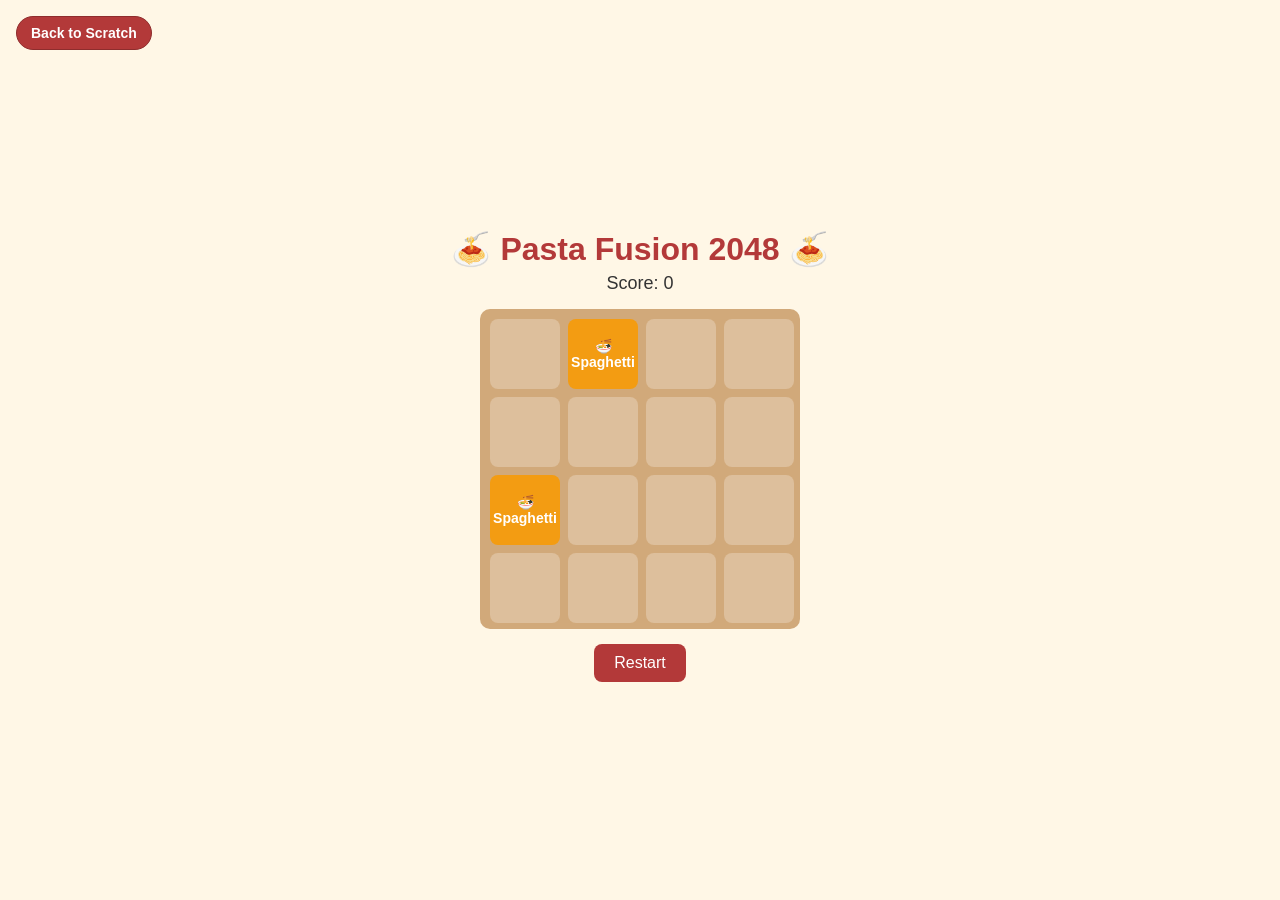
==== game.html @ 4552cd1f "Add files via upload" ====
<!DOCTYPE html>
<html lang="en">
<head>
  <meta charset="UTF-8" />
  <meta name="viewport" content="width=device-width, initial-scale=1.0"/>
  <title>Pasta Fusion 2048</title>
  <style>
    body {
      font-family: Arial, sans-serif;
      background: #fff7e6;
      display: flex;
      justify-content: center;
      align-items: center;
      height: 100vh;
      margin: 0;
      flex-direction: column;
    }

    .top-tabs {
      position: fixed;
      top: 16px;
      left: 16px;
      z-index: 10;
    }

    .tab {
      text-decoration: none;
      color: #fff;
      background: #b33939;
      border: 1px solid #8e2d2d;
      border-radius: 999px;
      padding: 8px 14px;
      font-weight: bold;
      font-size: 14px;
      display: inline-block;
    }

    .tab:hover {
      background: #8e2d2d;
    }

    h1 {
      margin-bottom: 5px;
      color: #b33939;
    }

    #score {
      font-size: 18px;
      margin-bottom: 15px;
      color: #333;
    }

    #game-board {
      width: 320px;
      height: 320px;
      background: #d1a97a;
      border-radius: 10px;
      display: grid;
      grid-template-columns: repeat(4, 1fr);
      grid-gap: 8px;
      padding: 10px;
      box-sizing: border-box;
    }

    .tile {
      width: 70px;
      height: 70px;
      border-radius: 8px;
      display: flex;
      justify-content: center;
      align-items: center;
      font-weight: bold;
      font-size: 14px;
      color: white;
      text-align: center;
      padding: 5px;
      box-sizing: border-box;
    }

    .empty {
      background: rgba(255, 255, 255, 0.25);
    }

    button {
      margin-top: 15px;
      padding: 10px 20px;
      border: none;
      border-radius: 8px;
      background: #b33939;
      color: white;
      font-size: 16px;
      cursor: pointer;
    }

    button:hover {
      background: #8e2d2d;
    }

    #message {
      margin-top: 10px;
      font-size: 16px;
      font-weight: bold;
      color: #333;
    }
  </style>
</head>
<body>
  <div class="top-tabs">
    <a class="tab" href="scratch.html">Back to Scratch</a>
  </div>

  <h1>🍝 Pasta Fusion 2048 🍝</h1>
  <div id="score">Score: 0</div>
  <div id="game-board"></div>
  <button onclick="resetGame()">Restart</button>
  <div id="message"></div>

  <script>
    const boardSize = 4;
    let board = [];
    let score = 0;

    const pastaLevels = [
      "🍜 Spaghetti",
      "🌀 Penne",
      "🧄 Rigatoni",
      "🥟 Ravioli",
      "🧀 Lasagna",
      "🍝 Carbonara",
      "🍤 Alfredo",
      "⭐ Nonna's Special"
    ];

    const tileColors = [
      "#f39c12",
      "#e67e22",
      "#d35400",
      "#c0392b",
      "#8e44ad",
      "#2980b9",
      "#27ae60",
      "#2c3e50"
    ];

    function initBoard() {
      board = Array(boardSize).fill().map(() => Array(boardSize).fill(0));
      score = 0;
      document.getElementById("message").textContent = "";
      addRandomTile();
      addRandomTile();
      updateBoard();
    }

    function addRandomTile() {
      let emptyTiles = [];
      for (let r = 0; r < boardSize; r++) {
        for (let c = 0; c < boardSize; c++) {
          if (board[r][c] === 0) emptyTiles.push({r, c});
        }
      }

      if (emptyTiles.length === 0) return;

      let {r, c} = emptyTiles[Math.floor(Math.random() * emptyTiles.length)];
      board[r][c] = Math.random() < 0.9 ? 1 : 2;
    }

    function updateBoard() {
      const gameBoard = document.getElementById("game-board");
      gameBoard.innerHTML = "";

      for (let r = 0; r < boardSize; r++) {
        for (let c = 0; c < boardSize; c++) {
          const value = board[r][c];
          const tile = document.createElement("div");

          if (value === 0) {
            tile.className = "tile empty";
            tile.textContent = "";
          } else {
            tile.className = "tile";
            tile.textContent = pastaLevels[value - 1];
            tile.style.background = tileColors[value - 1];
          }

          gameBoard.appendChild(tile);
        }
      }

      document.getElementById("score").textContent = "Score: " + score;

      if (checkWin()) {
        document.getElementById("message").textContent = "🎉 You made Nonna proud! You win!";
      } else if (checkGameOver()) {
        document.getElementById("message").textContent = "💀 Game Over! The pasta kitchen is closed!";
      }
    }

    function slide(row) {
      let arr = row.filter(val => val !== 0);

      for (let i = 0; i < arr.length - 1; i++) {
        if (arr[i] === arr[i + 1]) {
          arr[i]++;
          score += arr[i] * 10;
          arr[i + 1] = 0;
        }
      }

      arr = arr.filter(val => val !== 0);

      while (arr.length < boardSize) arr.push(0);

      return arr;
    }

    function rotateBoard() {
      let newBoard = Array(boardSize).fill().map(() => Array(boardSize).fill(0));
      for (let r = 0; r < boardSize; r++) {
        for (let c = 0; c < boardSize; c++) {
          newBoard[c][boardSize - 1 - r] = board[r][c];
        }
      }
      board = newBoard;
    }

    function moveLeft() {
      let moved = false;
      for (let r = 0; r < boardSize; r++) {
        let original = [...board[r]];
        let newRow = slide(board[r]);
        board[r] = newRow;
        if (original.toString() !== newRow.toString()) moved = true;
      }
      return moved;
    }

    function move(direction) {
      let moved = false;

      if (direction === "left") {
        moved = moveLeft();
      } else if (direction === "up") {
        rotateBoard();
        rotateBoard();
        rotateBoard();
        moved = moveLeft();
        rotateBoard();
      } else if (direction === "right") {
        rotateBoard();
        rotateBoard();
        moved = moveLeft();
        rotateBoard();
        rotateBoard();
      } else if (direction === "down") {
        rotateBoard();
        moved = moveLeft();
        rotateBoard();
        rotateBoard();
        rotateBoard();
      }

      if (moved) {
        addRandomTile();
        updateBoard();
      }
    }

    function checkWin() {
      for (let r = 0; r < boardSize; r++) {
        for (let c = 0; c < boardSize; c++) {
          if (board[r][c] === pastaLevels.length) return true;
        }
      }
      return false;
    }

    function checkGameOver() {
      for (let r = 0; r < boardSize; r++) {
        for (let c = 0; c < boardSize; c++) {
          if (board[r][c] === 0) return false;
          if (c < boardSize - 1 && board[r][c] === board[r][c + 1]) return false;
          if (r < boardSize - 1 && board[r][c] === board[r + 1][c]) return false;
        }
      }
      return true;
    }

    function resetGame() {
      initBoard();
    }

    document.addEventListener("keydown", (e) => {
      if (checkWin() || checkGameOver()) return;

      if (e.key === "ArrowLeft") move("left");
      if (e.key === "ArrowRight") move("right");
      if (e.key === "ArrowUp") move("up");
      if (e.key === "ArrowDown") move("down");
    });

    initBoard();
  </script>

</body>
</html>
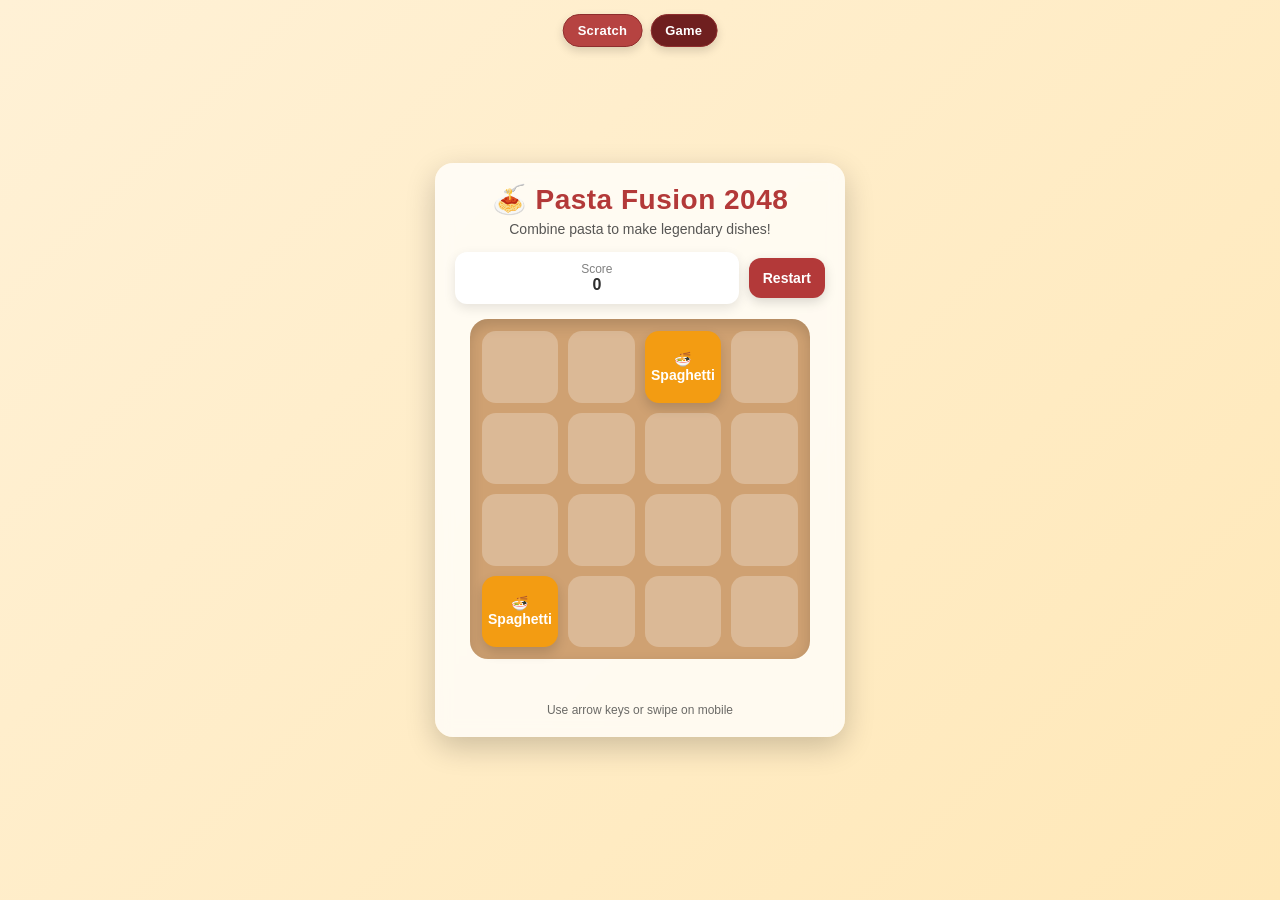
==== commit 808ec8f9: "Add files via upload" ====
--- a/game.html
+++ b/game.html
@@ -1,120 +1,222 @@
-
 <!DOCTYPE html>
 <html lang="en">
 <head>
   <meta charset="UTF-8" />
   <meta name="viewport" content="width=device-width, initial-scale=1.0"/>
   <title>Pasta Fusion 2048</title>
+
   <style>
+    :root {
+      --bg: #fff6e6;
+      --card: rgba(255, 255, 255, 0.75);
+      --board: #cfa172;
+      --empty: rgba(255,255,255,0.25);
+      --accent: #b33939;
+      --text: #2d2d2d;
+    }
+
     body {
-      font-family: Arial, sans-serif;
-      background: #fff7e6;
+      font-family: "Trebuchet MS", Arial, sans-serif;
+      background: linear-gradient(135deg, #fff1d6, #ffe8b8);
+      margin: 0;
+      height: 100vh;
       display: flex;
       justify-content: center;
       align-items: center;
-      height: 100vh;
-      margin: 0;
-      flex-direction: column;
-    }
-
-    .top-tabs {
+      color: var(--text);
+    }
+
+    .page-tabs {
       position: fixed;
-      top: 16px;
-      left: 16px;
-      z-index: 10;
-    }
-
-    .tab {
+      top: 14px;
+      left: 50%;
+      transform: translateX(-50%);
+      display: flex;
+      gap: 8px;
+      z-index: 30;
+    }
+
+    .page-tab {
       text-decoration: none;
       color: #fff;
-      background: #b33939;
+      background: rgba(179, 57, 57, 0.95);
       border: 1px solid #8e2d2d;
       border-radius: 999px;
       padding: 8px 14px;
+      font-size: 13px;
       font-weight: bold;
+      letter-spacing: 0.02em;
+      box-shadow: 0 4px 10px rgba(0, 0, 0, 0.15);
+    }
+
+    .page-tab:hover {
+      background: #8e2d2d;
+    }
+
+    .page-tab.active {
+      background: #6f1f1f;
+      cursor: default;
+    }
+
+    .container {
+      width: 370px;
+      padding: 20px;
+      border-radius: 18px;
+      background: var(--card);
+      box-shadow: 0 10px 30px rgba(0,0,0,0.2);
+      text-align: center;
+      backdrop-filter: blur(8px);
+    }
+
+    h1 {
+      margin: 0;
+      font-size: 28px;
+      color: var(--accent);
+      letter-spacing: 0.5px;
+    }
+
+    .subtitle {
       font-size: 14px;
-      display: inline-block;
-    }
-
-    .tab:hover {
+      margin-top: 5px;
+      opacity: 0.8;
+    }
+
+    .top-bar {
+      display: flex;
+      justify-content: space-between;
+      align-items: center;
+      margin: 15px 0;
+      gap: 10px;
+    }
+
+    .score-box {
+      flex: 1;
+      background: white;
+      border-radius: 12px;
+      padding: 10px;
+      font-weight: bold;
+      box-shadow: 0 4px 12px rgba(0,0,0,0.1);
+    }
+
+    .score-box span {
+      display: block;
+      font-size: 12px;
+      font-weight: normal;
+      opacity: 0.6;
+    }
+
+    button {
+      border: none;
+      border-radius: 12px;
+      padding: 12px 14px;
+      background: var(--accent);
+      color: white;
+      font-size: 14px;
+      font-weight: bold;
+      cursor: pointer;
+      transition: transform 0.1s ease, background 0.2s ease;
+      box-shadow: 0 4px 12px rgba(0,0,0,0.15);
+    }
+
+    button:hover {
       background: #8e2d2d;
-    }
-
-    h1 {
-      margin-bottom: 5px;
-      color: #b33939;
-    }
-
-    #score {
-      font-size: 18px;
-      margin-bottom: 15px;
-      color: #333;
+      transform: translateY(-2px);
+    }
+
+    button:active {
+      transform: scale(0.97);
     }
 
     #game-board {
-      width: 320px;
-      height: 320px;
-      background: #d1a97a;
-      border-radius: 10px;
+      width: 340px;
+      height: 340px;
+      background: var(--board);
+      border-radius: 18px;
       display: grid;
       grid-template-columns: repeat(4, 1fr);
-      grid-gap: 8px;
-      padding: 10px;
+      grid-template-rows: repeat(4, 1fr);
+      gap: 10px;
+      padding: 12px;
       box-sizing: border-box;
+      box-shadow: inset 0 6px 14px rgba(0,0,0,0.15);
+      margin: auto;
+      touch-action: none;
     }
 
     .tile {
-      width: 70px;
-      height: 70px;
-      border-radius: 8px;
+      border-radius: 14px;
       display: flex;
       justify-content: center;
       align-items: center;
       font-weight: bold;
       font-size: 14px;
-      color: white;
       text-align: center;
-      padding: 5px;
+      padding: 6px;
       box-sizing: border-box;
+      user-select: none;
+      transform: scale(1);
+      animation: spawn 0.15s ease;
+      box-shadow: 0 6px 12px rgba(0,0,0,0.15);
     }
 
     .empty {
-      background: rgba(255, 255, 255, 0.25);
-    }
-
-    button {
-      margin-top: 15px;
-      padding: 10px 20px;
-      border: none;
-      border-radius: 8px;
-      background: #b33939;
-      color: white;
-      font-size: 16px;
-      cursor: pointer;
-    }
-
-    button:hover {
-      background: #8e2d2d;
+      background: var(--empty);
+      box-shadow: none;
+      animation: none;
+    }
+
+    @keyframes spawn {
+      from { transform: scale(0.6); opacity: 0.5; }
+      to { transform: scale(1); opacity: 1; }
+    }
+
+    @keyframes pop {
+      0% { transform: scale(1); }
+      50% { transform: scale(1.12); }
+      100% { transform: scale(1); }
+    }
+
+    .pop {
+      animation: pop 0.18s ease;
     }
 
     #message {
+      margin-top: 12px;
+      font-size: 15px;
+      font-weight: bold;
+      min-height: 22px;
+    }
+
+    .hint {
+      font-size: 12px;
+      opacity: 0.7;
       margin-top: 10px;
-      font-size: 16px;
-      font-weight: bold;
-      color: #333;
     }
   </style>
 </head>
+
 <body>
-  <div class="top-tabs">
-    <a class="tab" href="scratch.html">Back to Scratch</a>
+  <nav class="page-tabs" aria-label="Page tabs">
+    <a class="page-tab" href="scratch.html">Scratch</a>
+    <a class="page-tab active" href="game.html" aria-current="page">Game</a>
+  </nav>
+
+  <div class="container">
+    <h1>🍝 Pasta Fusion 2048</h1>
+    <div class="subtitle">Combine pasta to make legendary dishes!</div>
+
+    <div class="top-bar">
+      <div class="score-box" id="scoreBox">
+        <span>Score</span>
+        <div id="score">0</div>
+      </div>
+      <button onclick="resetGame()">Restart</button>
+    </div>
+
+    <div id="game-board"></div>
+    <div id="message"></div>
+    <div class="hint">Use arrow keys or swipe on mobile</div>
   </div>
-
-  <h1>🍝 Pasta Fusion 2048 🍝</h1>
-  <div id="score">Score: 0</div>
-  <div id="game-board"></div>
-  <button onclick="resetGame()">Restart</button>
-  <div id="message"></div>
 
   <script>
     const boardSize = 4;
@@ -127,9 +229,9 @@
       "🧄 Rigatoni",
       "🥟 Ravioli",
       "🧀 Lasagna",
-      "🍝 Carbonara",
+      "🥓 Carbonara",
       "🍤 Alfredo",
-      "⭐ Nonna's Special"
+      "⭐ Nonna’s Special"
     ];
 
     const tileColors = [
@@ -153,66 +255,71 @@
     }
 
     function addRandomTile() {
-      let emptyTiles = [];
+      let empty = [];
       for (let r = 0; r < boardSize; r++) {
         for (let c = 0; c < boardSize; c++) {
-          if (board[r][c] === 0) emptyTiles.push({r, c});
-        }
-      }
-
-      if (emptyTiles.length === 0) return;
-
-      let {r, c} = emptyTiles[Math.floor(Math.random() * emptyTiles.length)];
-      board[r][c] = Math.random() < 0.9 ? 1 : 2;
-    }
-
-    function updateBoard() {
+          if (board[r][c] === 0) empty.push({r, c});
+        }
+      }
+      if (empty.length === 0) return;
+
+      let spot = empty[Math.floor(Math.random() * empty.length)];
+      board[spot.r][spot.c] = Math.random() < 0.9 ? 1 : 2;
+    }
+
+    function updateBoard(popTiles = []) {
       const gameBoard = document.getElementById("game-board");
       gameBoard.innerHTML = "";
 
       for (let r = 0; r < boardSize; r++) {
         for (let c = 0; c < boardSize; c++) {
-          const value = board[r][c];
+          const val = board[r][c];
           const tile = document.createElement("div");
 
-          if (value === 0) {
+          if (val === 0) {
             tile.className = "tile empty";
-            tile.textContent = "";
           } else {
             tile.className = "tile";
-            tile.textContent = pastaLevels[value - 1];
-            tile.style.background = tileColors[value - 1];
+            tile.textContent = pastaLevels[val - 1];
+            tile.style.background = tileColors[val - 1];
+            tile.style.color = "white";
+
+            if (popTiles.some(t => t.r === r && t.c === c)) {
+              tile.classList.add("pop");
+            }
           }
 
           gameBoard.appendChild(tile);
         }
       }
 
-      document.getElementById("score").textContent = "Score: " + score;
+      document.getElementById("score").textContent = score;
 
       if (checkWin()) {
-        document.getElementById("message").textContent = "🎉 You made Nonna proud! You win!";
+        document.getElementById("message").textContent = "🎉 You made Nonna proud! YOU WIN!";
       } else if (checkGameOver()) {
-        document.getElementById("message").textContent = "💀 Game Over! The pasta kitchen is closed!";
-      }
-    }
-
-    function slide(row) {
-      let arr = row.filter(val => val !== 0);
+        document.getElementById("message").textContent = "💀 Game Over! The kitchen is closed.";
+      }
+    }
+
+    function slide(row, rowIndex, reversed=false) {
+      let arr = row.filter(v => v !== 0);
+      let mergedPositions = [];
 
       for (let i = 0; i < arr.length - 1; i++) {
         if (arr[i] === arr[i + 1]) {
           arr[i]++;
           score += arr[i] * 10;
           arr[i + 1] = 0;
-        }
-      }
-
-      arr = arr.filter(val => val !== 0);
+          mergedPositions.push(i);
+        }
+      }
+
+      arr = arr.filter(v => v !== 0);
 
       while (arr.length < boardSize) arr.push(0);
 
-      return arr;
+      return { newRow: arr, mergedPositions };
     }
 
     function rotateBoard() {
@@ -227,43 +334,51 @@
 
     function moveLeft() {
       let moved = false;
+      let popTiles = [];
+
       for (let r = 0; r < boardSize; r++) {
         let original = [...board[r]];
-        let newRow = slide(board[r]);
-        board[r] = newRow;
-        if (original.toString() !== newRow.toString()) moved = true;
-      }
-      return moved;
+        let result = slide(board[r], r);
+
+        board[r] = result.newRow;
+
+        if (original.toString() !== board[r].toString()) moved = true;
+
+        result.mergedPositions.forEach(pos => {
+          popTiles.push({ r: r, c: pos });
+        });
+      }
+
+      return { moved, popTiles };
     }
 
     function move(direction) {
-      let moved = false;
+      if (checkWin() || checkGameOver()) return;
+
+      let movedResult;
 
       if (direction === "left") {
-        moved = moveLeft();
-      } else if (direction === "up") {
+        movedResult = moveLeft();
+      }
+      else if (direction === "up") {
+        rotateBoard(); rotateBoard(); rotateBoard();
+        movedResult = moveLeft();
         rotateBoard();
+      }
+      else if (direction === "right") {
+        rotateBoard(); rotateBoard();
+        movedResult = moveLeft();
+        rotateBoard(); rotateBoard();
+      }
+      else if (direction === "down") {
         rotateBoard();
-        rotateBoard();
-        moved = moveLeft();
-        rotateBoard();
-      } else if (direction === "right") {
-        rotateBoard();
-        rotateBoard();
-        moved = moveLeft();
-        rotateBoard();
-        rotateBoard();
-      } else if (direction === "down") {
-        rotateBoard();
-        moved = moveLeft();
-        rotateBoard();
-        rotateBoard();
-        rotateBoard();
-      }
-
-      if (moved) {
+        movedResult = moveLeft();
+        rotateBoard(); rotateBoard(); rotateBoard();
+      }
+
+      if (movedResult.moved) {
         addRandomTile();
-        updateBoard();
+        updateBoard(movedResult.popTiles);
       }
     }
 
@@ -291,17 +406,42 @@
       initBoard();
     }
 
+    // Keyboard Controls
     document.addEventListener("keydown", (e) => {
-      if (checkWin() || checkGameOver()) return;
-
       if (e.key === "ArrowLeft") move("left");
       if (e.key === "ArrowRight") move("right");
       if (e.key === "ArrowUp") move("up");
       if (e.key === "ArrowDown") move("down");
     });
 
+    // Swipe Controls (Mobile)
+    let touchStartX = 0;
+    let touchStartY = 0;
+
+    const boardElement = document.getElementById("game-board");
+
+    boardElement.addEventListener("touchstart", (e) => {
+      touchStartX = e.touches[0].clientX;
+      touchStartY = e.touches[0].clientY;
+    });
+
+    boardElement.addEventListener("touchend", (e) => {
+      let touchEndX = e.changedTouches[0].clientX;
+      let touchEndY = e.changedTouches[0].clientY;
+
+      let dx = touchEndX - touchStartX;
+      let dy = touchEndY - touchStartY;
+
+      if (Math.abs(dx) > Math.abs(dy)) {
+        if (dx > 40) move("right");
+        else if (dx < -40) move("left");
+      } else {
+        if (dy > 40) move("down");
+        else if (dy < -40) move("up");
+      }
+    });
+
     initBoard();
   </script>
-
 </body>
 </html>
